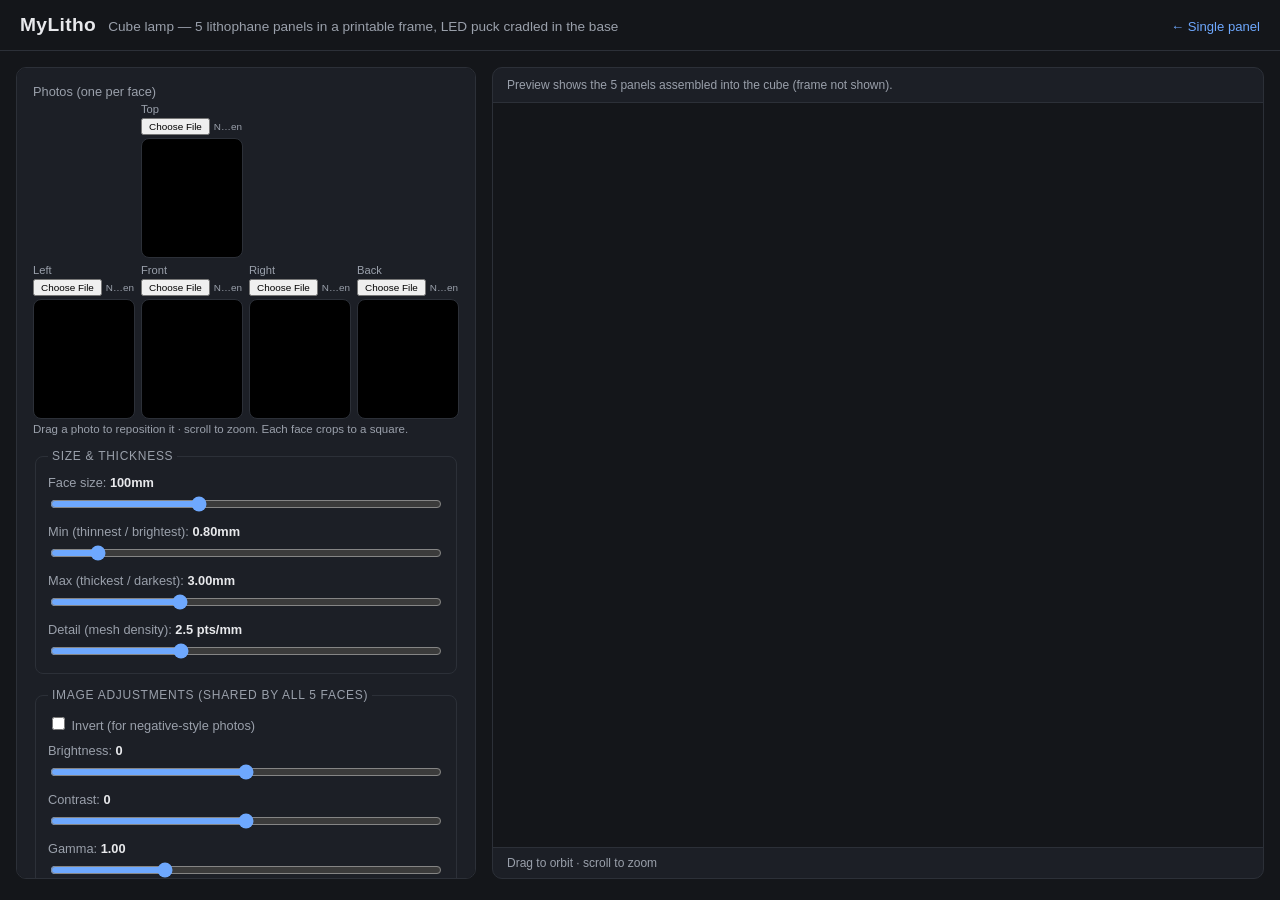
==== static/cube.html @ b40b33b5 "Add cube lamp mode: 5-panel lithophane lamp with printable frame Adds a Cube Lamp mode: a table lamp" ====
<!DOCTYPE html>
<html lang="en">
<head>
<meta charset="UTF-8" />
<meta name="viewport" content="width=device-width, initial-scale=1.0" />
<title>MyLitho — Cube Lamp</title>
<link rel="stylesheet" href="/static/css/style.css" />
<script type="importmap">
{
  "imports": {
    "three": "/static/js/vendor/three.module.js",
    "three/addons/controls/OrbitControls.js": "/static/js/vendor/OrbitControls.js"
  }
}
</script>
</head>
<body>
<header class="topbar">
  <h1>MyLitho</h1>
  <span class="tagline">Cube lamp — 5 lithophane panels in a printable frame, LED puck cradled in the base</span>
  <a class="nav-link" href="/">&larr; Single panel</a>
</header>

<main class="layout cube-page">
  <section class="panel controls">
    <div class="field">
      <label>Photos (one per face)</label>
      <div class="face-net">
        <div class="face-card" data-face="top" style="grid-area: top;">
          <label for="file-top">Top</label>
          <input type="file" id="file-top" accept="image/*" />
          <div class="crop-viewport face-crop-viewport" id="crop-top">
            <img id="cropImg-top" alt="" draggable="false" />
          </div>
        </div>
        <div class="face-card" data-face="left" style="grid-area: left;">
          <label for="file-left">Left</label>
          <input type="file" id="file-left" accept="image/*" />
          <div class="crop-viewport face-crop-viewport" id="crop-left">
            <img id="cropImg-left" alt="" draggable="false" />
          </div>
        </div>
        <div class="face-card" data-face="front" style="grid-area: front;">
          <label for="file-front">Front</label>
          <input type="file" id="file-front" accept="image/*" />
          <div class="crop-viewport face-crop-viewport" id="crop-front">
            <img id="cropImg-front" alt="" draggable="false" />
          </div>
        </div>
        <div class="face-card" data-face="right" style="grid-area: right;">
          <label for="file-right">Right</label>
          <input type="file" id="file-right" accept="image/*" />
          <div class="crop-viewport face-crop-viewport" id="crop-right">
            <img id="cropImg-right" alt="" draggable="false" />
          </div>
        </div>
        <div class="face-card" data-face="back" style="grid-area: back;">
          <label for="file-back">Back</label>
          <input type="file" id="file-back" accept="image/*" />
          <div class="crop-viewport face-crop-viewport" id="crop-back">
            <img id="cropImg-back" alt="" draggable="false" />
          </div>
        </div>
      </div>
      <p class="crop-hint">Drag a photo to reposition it &middot; scroll to zoom. Each face crops to a square.</p>
    </div>

    <fieldset class="field-group">
      <legend>Size &amp; thickness</legend>
      <div class="field">
        <label for="edgeMm">Face size: <span class="val" id="edgeMmVal">100mm</span></label>
        <input type="range" id="edgeMm" min="40" max="200" value="100" step="1" />
      </div>
      <div class="field">
        <label for="minThickness">Min (thinnest / brightest): <span class="val" id="minThicknessVal">0.8mm</span></label>
        <input type="range" id="minThickness" min="0.3" max="5" value="0.8" step="0.05" />
      </div>
      <div class="field">
        <label for="maxThickness">Max (thickest / darkest): <span class="val" id="maxThicknessVal">3.0mm</span></label>
        <input type="range" id="maxThickness" min="0.6" max="8" value="3.0" step="0.05" />
      </div>
      <div class="field">
        <label for="detail">Detail (mesh density): <span class="val" id="detailVal">2.5 pts/mm</span></label>
        <input type="range" id="detail" min="0.8" max="6" value="2.5" step="0.1" />
      </div>
    </fieldset>

    <fieldset class="field-group">
      <legend>Image adjustments (shared by all 5 faces)</legend>
      <div class="field">
        <label><input type="checkbox" id="invert" /> Invert (for negative-style photos)</label>
      </div>
      <div class="field">
        <label for="brightness">Brightness: <span class="val" id="brightnessVal">0</span></label>
        <input type="range" id="brightness" min="-100" max="100" value="0" step="1" />
      </div>
      <div class="field">
        <label for="contrast">Contrast: <span class="val" id="contrastVal">0</span></label>
        <input type="range" id="contrast" min="-100" max="100" value="0" step="1" />
      </div>
      <div class="field">
        <label for="gamma">Gamma: <span class="val" id="gammaVal">1.0</span></label>
        <input type="range" id="gamma" min="0.2" max="3" value="1.0" step="0.05" />
      </div>
    </fieldset>

    <fieldset class="field-group">
      <legend>Frame</legend>
      <div class="field">
        <label for="postMm">Corner post size: <span class="val" id="postMmVal">8.0mm</span></label>
        <input type="range" id="postMm" min="4" max="20" value="8" step="0.5" />
      </div>
      <div class="field">
        <label for="grooveDepth">Groove depth: <span class="val" id="grooveDepthVal">3.0mm</span></label>
        <input type="range" id="grooveDepth" min="1" max="8" value="3" step="0.5" />
      </div>
      <div class="field">
        <label for="tolerance">Fit tolerance: <span class="val" id="toleranceVal">0.40mm</span></label>
        <input type="range" id="tolerance" min="0" max="2" value="0.4" step="0.05" />
      </div>
      <p class="hint-small">Exports 7 files: 5 panels, a base (floor + 4 corner posts), and a top cap. Drop the 4 side panels down into the base's corner grooves and let them rest on the floor; slide the top panel into the cap's rabbet from underneath; press the cap down last to lock everything in place. No glue. A deeper groove holds panels more securely but hides more of each photo's edge; a bigger post size gives more room for that groove.</p>
    </fieldset>

    <fieldset class="field-group">
      <legend>LED puck</legend>
      <div class="field">
        <label for="puckDiameter">Puck diameter: <span class="val" id="puckDiameterVal">80mm</span></label>
        <input type="range" id="puckDiameter" min="30" max="150" value="80" step="1" />
      </div>
      <div class="field">
        <label for="puckPocketDepth">Pocket depth: <span class="val" id="puckPocketDepthVal">15.0mm</span></label>
        <input type="range" id="puckPocketDepth" min="0" max="30" value="15" step="0.5" />
      </div>
      <p class="hint-small">The base's floor is solid with a round recess sized to your puck light, plus a shallow channel out to one edge for its cord. Measure your actual puck and set Puck diameter to match (add a couple mm of slack) and Pocket depth to close to its full thickness so it sits set into the base rather than perched on top — the floor grows to stay solid underneath, independent of Corner post size. Set Pocket depth to 0 for a flat floor with no recess.</p>
    </fieldset>

    <button id="downloadBtn" class="primary" disabled>Download STL bundle (.zip)</button>
    <p class="status" id="statusMsg"></p>
  </section>

  <section class="panel viewer-panel">
    <div class="viewer-toolbar">
      <span class="viewer-toolbar-hint">Preview shows the 5 panels assembled into the cube (frame not shown).</span>
    </div>
    <div id="viewer"></div>
    <p class="viewer-hint">Drag to orbit &middot; scroll to zoom</p>
  </section>
</main>

<script type="module" src="/static/js/cube.js"></script>
</body>
</html>
---- static/css/style.css ----
:root {
  --bg: #14161a;
  --panel: #1c1f26;
  --border: #2c3038;
  --text: #e8e9ec;
  --text-dim: #9aa0ab;
  --accent: #6ea8fe;
  --accent-strong: #4f8cf7;
  --danger: #f77;
}

* { box-sizing: border-box; }

[hidden] { display: none !important; }

body {
  margin: 0;
  font-family: -apple-system, BlinkMacSystemFont, "Segoe UI", Roboto, sans-serif;
  background: var(--bg);
  color: var(--text);
}

.topbar {
  display: flex;
  align-items: baseline;
  gap: 12px;
  padding: 14px 20px;
  border-bottom: 1px solid var(--border);
}

.topbar h1 {
  font-size: 1.2rem;
  margin: 0;
  letter-spacing: 0.02em;
}

.tagline {
  color: var(--text-dim);
  font-size: 0.85rem;
  flex: 1;
}

.nav-link {
  color: var(--accent);
  font-size: 0.82rem;
  text-decoration: none;
  white-space: nowrap;
}

.nav-link:hover {
  text-decoration: underline;
}

.layout {
  display: grid;
  grid-template-columns: 340px 1fr;
  gap: 16px;
  padding: 16px;
  height: calc(100vh - 56px);
}

.layout.cube-page {
  grid-template-columns: 460px 1fr;
}

.face-net {
  display: grid;
  grid-template-columns: repeat(4, 1fr);
  grid-template-areas:
    ".    top   .     ."
    "left front right back";
  gap: 6px;
}

.face-card {
  display: flex;
  flex-direction: column;
  gap: 3px;
  min-width: 0;
}

.face-card label {
  font-size: 0.7rem;
}

.face-card input[type="file"] {
  font-size: 0.62rem;
  width: 100%;
  max-width: 100%;
}

.face-crop-viewport {
  min-height: 70px;
  max-height: 100px;
}

.panel {
  background: var(--panel);
  border: 1px solid var(--border);
  border-radius: 10px;
  padding: 16px;
  overflow-y: auto;
}

.controls {
  display: flex;
  flex-direction: column;
  gap: 14px;
}

.field {
  display: flex;
  flex-direction: column;
  gap: 4px;
}

.checkbox-field {
  justify-content: center;
}

.field-row {
  display: flex;
  gap: 10px;
}

.field-row .field {
  flex: 1;
}

label {
  font-size: 0.8rem;
  color: var(--text-dim);
}

.val {
  color: var(--text);
  font-weight: 600;
}

input[type="number"],
select {
  background: #10121600;
  background-color: #0f1115;
  border: 1px solid var(--border);
  color: var(--text);
  border-radius: 6px;
  padding: 6px 8px;
  font-size: 0.9rem;
}

input[type="range"] {
  accent-color: var(--accent);
}

input[type="file"] {
  color: var(--text-dim);
  font-size: 0.85rem;
}

.crop-label-row {
  display: flex;
  align-items: center;
  justify-content: space-between;
}

.link-btn {
  background: none;
  border: none;
  color: var(--accent);
  font-size: 0.72rem;
  cursor: pointer;
  padding: 0;
  text-decoration: underline;
}

.recent-strip {
  display: flex;
  gap: 8px;
  overflow-x: auto;
  padding: 2px 2px 6px;
}

.recent-tile {
  position: relative;
  flex: 0 0 auto;
  width: 64px;
}

.recent-tile-open {
  width: 100%;
  background: none;
  border: 1px solid var(--border);
  border-radius: 8px;
  padding: 0;
  cursor: pointer;
  overflow: hidden;
  display: flex;
  flex-direction: column;
  color: var(--text-dim);
  transition: border-color 0.15s ease;
}

.recent-tile-open:hover {
  border-color: var(--accent);
}

.recent-tile-open img {
  width: 100%;
  height: 64px;
  object-fit: cover;
  display: block;
  background: #000;
}

.recent-tile-name {
  font-size: 0.6rem;
  padding: 2px 4px;
  white-space: nowrap;
  overflow: hidden;
  text-overflow: ellipsis;
  text-align: left;
}

.recent-tile-delete {
  position: absolute;
  top: -6px;
  right: -6px;
  width: 18px;
  height: 18px;
  line-height: 16px;
  border-radius: 50%;
  border: 1px solid var(--border);
  background: var(--panel);
  color: var(--text-dim);
  font-size: 0.85rem;
  cursor: pointer;
  padding: 0;
  opacity: 0;
  transition: opacity 0.15s ease, color 0.15s ease, border-color 0.15s ease;
}

.recent-tile:hover .recent-tile-delete {
  opacity: 1;
}

.recent-tile-delete:hover {
  color: var(--danger);
  border-color: var(--danger);
}

.crop-viewport {
  position: relative;
  width: 100%;
  min-height: 120px;
  max-height: 320px;
  overflow: hidden;
  border-radius: 8px;
  border: 1px solid var(--border);
  background: #000;
  cursor: grab;
  touch-action: none;
}

.crop-viewport.dragging {
  cursor: grabbing;
}

.crop-viewport img {
  position: absolute;
  max-width: none;
  user-select: none;
  -webkit-user-drag: none;
}

.crop-hint {
  margin: 0;
  font-size: 0.72rem;
  color: var(--text-dim);
}

fieldset.field-group {
  border: 1px solid var(--border);
  border-radius: 8px;
  padding: 12px;
  display: flex;
  flex-direction: column;
  gap: 10px;
}

legend {
  color: var(--text-dim);
  font-size: 0.75rem;
  text-transform: uppercase;
  letter-spacing: 0.06em;
  padding: 0 4px;
}

button.primary {
  background: var(--accent-strong);
  color: #08111f;
  border: none;
  border-radius: 8px;
  padding: 12px;
  font-size: 0.95rem;
  font-weight: 700;
  cursor: pointer;
  transition: opacity 0.15s ease;
}

button.primary:disabled {
  opacity: 0.4;
  cursor: not-allowed;
}

button.primary:not(:disabled):hover {
  opacity: 0.9;
}

.hint-small {
  margin: 0;
  font-size: 0.72rem;
  color: var(--text-dim);
  line-height: 1.4;
}

.status {
  min-height: 1.2em;
  font-size: 0.82rem;
  color: var(--text-dim);
}

.status.error {
  color: var(--danger);
}

.viewer-panel {
  display: flex;
  flex-direction: column;
  padding: 0;
  overflow: hidden;
  position: relative;
}

.viewer-toolbar {
  display: flex;
  align-items: center;
  gap: 10px;
  padding: 10px 14px;
  border-bottom: 1px solid var(--border);
  font-size: 0.82rem;
}

.viewer-toolbar label {
  display: flex;
  align-items: center;
  gap: 6px;
  color: var(--text);
  font-size: 0.85rem;
  white-space: nowrap;
  cursor: pointer;
}

.viewer-toolbar-hint {
  color: var(--text-dim);
  font-size: 0.75rem;
}

#viewer {
  flex: 1;
  min-height: 0;
}

.viewer-hint {
  margin: 0;
  padding: 8px 14px;
  font-size: 0.75rem;
  color: var(--text-dim);
  border-top: 1px solid var(--border);
}
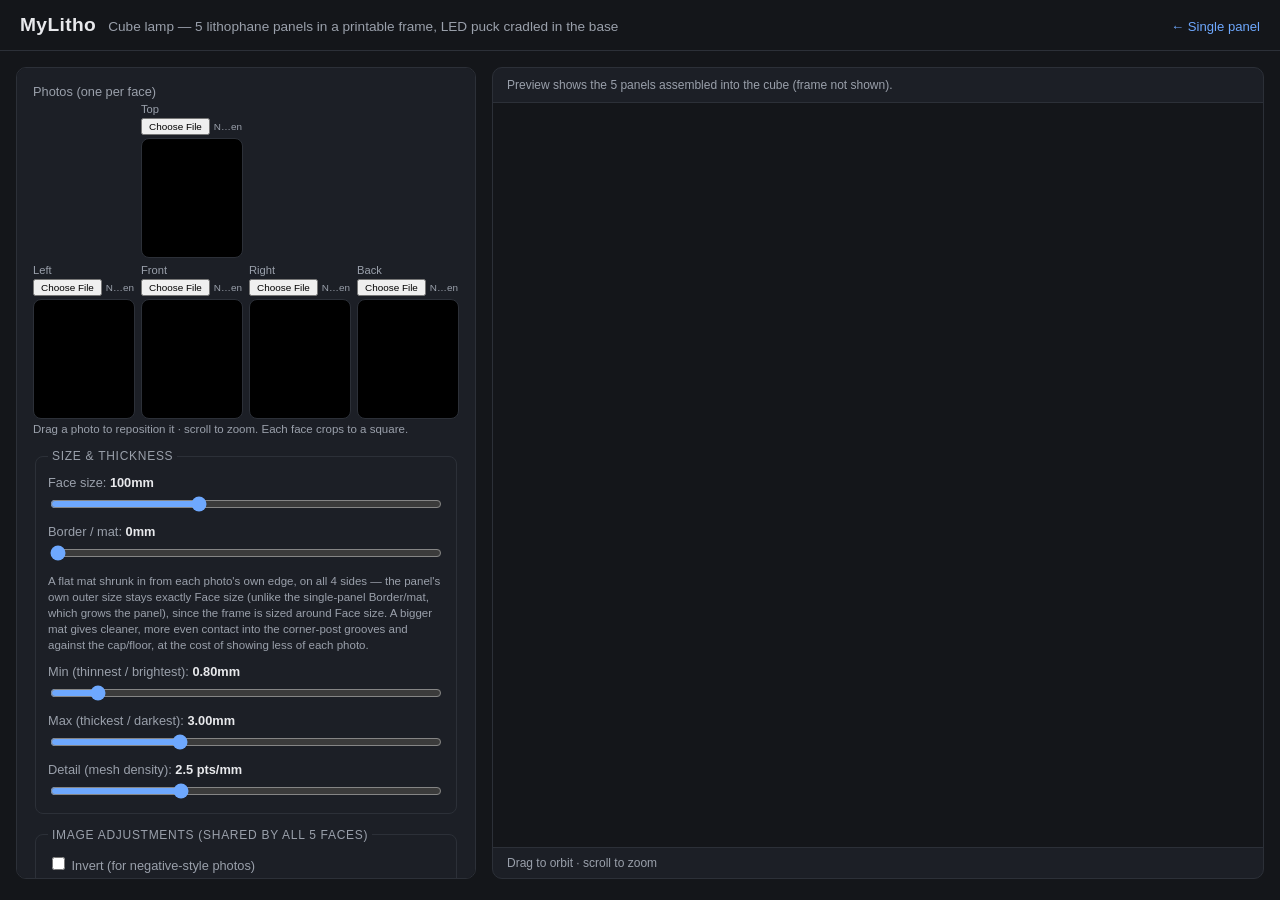
==== commit da47265a: "Add a border/mat option to cube lamp panels Adds a Border/mat slider to the cube lamp mode, matching" ====
--- a/static/cube.html
+++ b/static/cube.html
@@ -71,6 +71,11 @@
         <label for="edgeMm">Face size: <span class="val" id="edgeMmVal">100mm</span></label>
         <input type="range" id="edgeMm" min="40" max="200" value="100" step="1" />
       </div>
+      <div class="field">
+        <label for="borderMm">Border / mat: <span class="val" id="borderMmVal">0mm</span></label>
+        <input type="range" id="borderMm" min="0" max="30" value="0" step="0.5" />
+      </div>
+      <p class="hint-small">A flat mat shrunk in from each photo's own edge, on all 4 sides — the panel's own outer size stays exactly Face size (unlike the single-panel Border/mat, which grows the panel), since the frame is sized around Face size. A bigger mat gives cleaner, more even contact into the corner-post grooves and against the cap/floor, at the cost of showing less of each photo.</p>
       <div class="field">
         <label for="minThickness">Min (thinnest / brightest): <span class="val" id="minThicknessVal">0.8mm</span></label>
         <input type="range" id="minThickness" min="0.3" max="5" value="0.8" step="0.05" />
